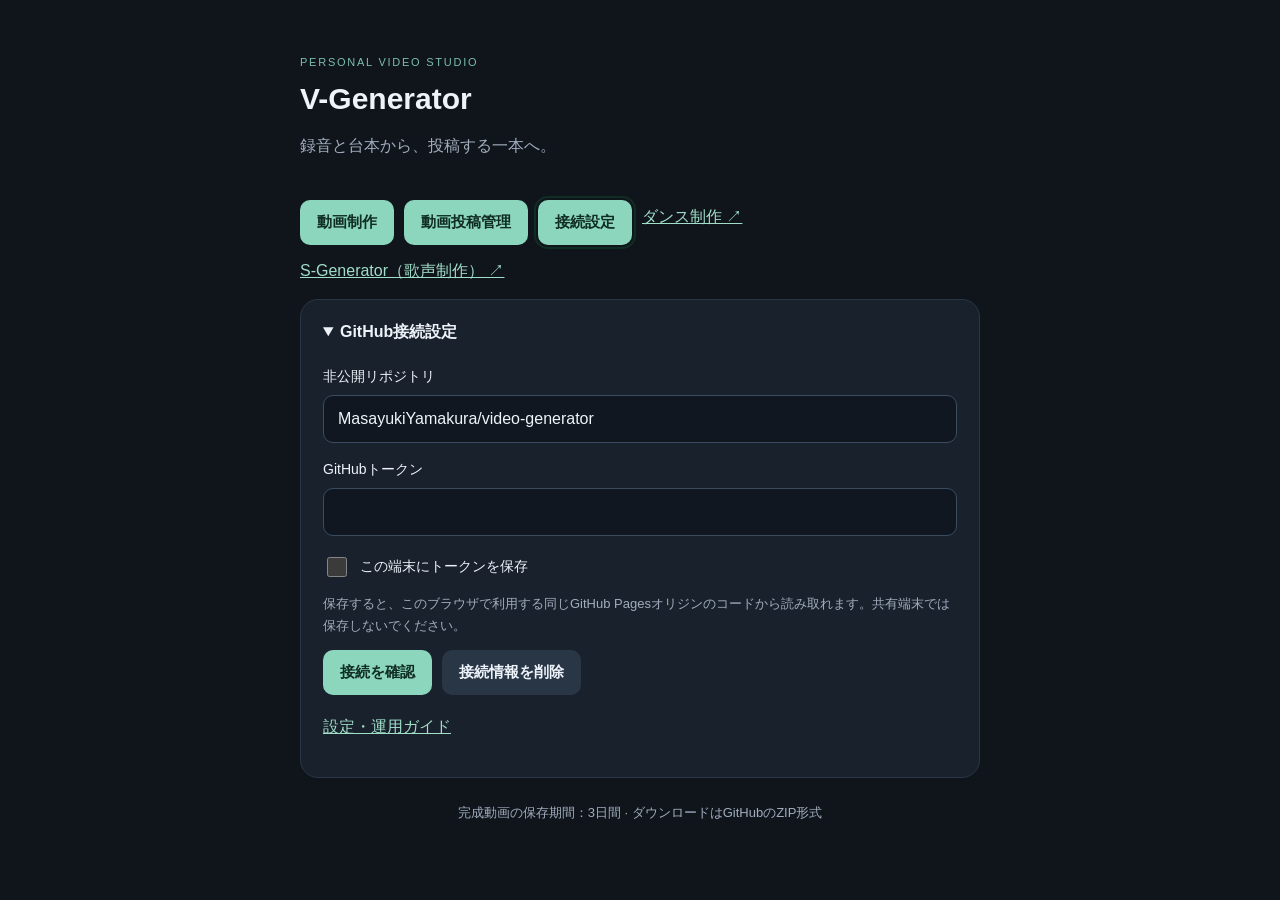
==== index.html @ 44806ae2 "Sync public UI from 1de26b54e8882215c6d13d18e9dabb42c3ea4c93" ====
<!doctype html>
<html lang="ja"><head><meta charset="utf-8"><meta name="viewport" content="width=device-width,initial-scale=1,viewport-fit=cover"><meta name="referrer" content="no-referrer"><meta http-equiv="Content-Security-Policy" content="default-src 'self'; connect-src 'self' https://api.github.com https://api.cloudinary.com; img-src 'self' blob: https://res.cloudinary.com https://i.ytimg.com; media-src 'self' blob:; style-src 'self'; script-src 'self'; base-uri 'none'; object-src 'none'; form-action 'none'"><title>V-Generator</title><link rel="stylesheet" href="style.css?v=posting-20261022"><script type="module" src="app.js?v=readable-20261101"></script><script type="module" src="acapella.mjs?v=chorus-save-2"></script><script type="module" src="builder-entry.js?v=readable-20261101"></script><script type="module" src="social-entry.mjs?v=threads-20261027"></script></head>
<body><main><header><span class="eyebrow">PERSONAL VIDEO STUDIO</span><h1>V-Generator</h1><p>録音と台本から、投稿する一本へ。</p></header><nav class="actions" aria-label="スタジオメニュー"><button data-studio-tab="production" aria-pressed="true">動画制作</button><button data-studio-tab="social" aria-pressed="false">動画投稿管理</button><button data-studio-tab="settings" aria-pressed="false">接続設定</button><a href="https://masayukiyamakura.github.io/video-generator-ui/dance/">ダンス制作 ↗</a><a href="https://masayukiyamakura.github.io/singing-generator-ui/" target="_blank" rel="noopener noreferrer">S-Generator（歌声制作） ↗</a></nav>
<details id="connection"><summary>GitHub接続設定</summary><label>非公開リポジトリ<input id="repo" value="MasayukiYamakura/video-generator" autocapitalize="none" spellcheck="false"></label><label>GitHubトークン<input id="token" type="password" autocomplete="off" autocapitalize="none"></label><label class="check"><input id="remember" type="checkbox">この端末にトークンを保存</label><p class="muted">保存すると、このブラウザで利用する同じGitHub Pagesオリジンのコードから読み取れます。共有端末では保存しないでください。</p><div class="actions"><button id="connect">接続を確認</button><button id="forget" class="secondary">接続情報を削除</button></div><p id="connectionStatus" role="status"></p><a href="README.md">設定・運用ガイド</a></details>
<div id="productionPanel"><section id="pbSaveSection" aria-label="設定の保存"><details id="pbSaveArea" open><summary>設定の保存</summary><p class="muted">音声・BGM・出力形式と縦型／横型のデザインを動画プリセットに保存します。原稿・カード・今回の手動フック文章・素材検索語は保存対象外です。保存だけでは動画を生成しません。</p><button id="pbLoad" class="secondary">保存済み設定を読込</button><p class="muted">読込は未保存のデザイン変更を破棄し、保存済みの値に戻します。</p><label>保存方法<select id="pbSaveMode"><option value="overwrite">選択中のプリセットへ上書き</option><option value="new">新しいプリセットとして保存</option></select></label><div id="pbNewPresetFields" hidden><label>保存ID（英数字・ハイフン・アンダースコア）<input id="pbSaveId" placeholder="my_video_01" autocapitalize="none" spellcheck="false"></label><label>表示名<input id="pbSaveName" placeholder="自分用の動画設定"></label></div><div class="actions"><button id="pbOverwriteVideo" class="secondary">選択中の動画プリセットに上書き保存</button><button id="pbSaveVideo" class="secondary" hidden>新規動画プリセットとして保存</button></div></details></section><section id="productionChooser"><label>制作する動画<select id="productionMode"><option value="standard">通常動画（思想語りなど）</option><option value="original">アカペラ</option><option value="lip">縦型サビショート</option><option value="full">横型フルMV</option></select></label></section><section id="acapellaArea" hidden><details><summary>アカペラ動画：撮影済み動画に曲名と歌詞を重ねる</summary><p>動画の歌声と手拍子をそのまま使用します。生成後に結果を確認してから投稿管理へ取り込んでください。</p><label hidden>制作モード<select id="acMode"><option value="original">アカペラ動画</option><option value="lip">縦型サビショート</option><option value="full">横型フルMV</option></select></label>
<div id="acLip" hidden>
<label>曲プロジェクト<select id="acProjects"><option value="">新規</option></select></label>
<button id="acProjectList" type="button" class="secondary">曲一覧を更新</button>
<button id="acProjectSave" type="button" class="secondary">曲プロジェクトを保存</button>
<label><input id="acCandidate" type="checkbox">フルMV候補</label>
<p id="acProjectHistory"></p>
<label>フル音源（MP3・WAV・M4A）<input id="acFull" type="file" accept=".mp3,.wav,.m4a"></label>
<div id="acCutFields"><canvas id="acWave" width="360" height="64" aria-label="音源の波形"></canvas>
<audio id="acFullPlayer" controls></audio><div class="actions"><button id="acFullBack" type="button" class="secondary">5秒戻る</button><button id="acFullForward" type="button" class="secondary">5秒進む</button></div>
<button id="acCutMarkStart" type="button" class="secondary">現在位置を開始にする</button>
<button id="acCutMarkEnd" type="button" class="secondary">現在位置を終了にする</button>
<label>切り出し開始秒<input id="acCutStart" type="number" min="0" step="0.001" value="0"></label>
<label>切り出し終了秒<input id="acCutEnd" type="number" min="0" step="0.001"></label>
<button id="acCutPreview" type="button" class="secondary">選択区間を試聴</button>
<button id="acCutSave" type="button" class="secondary">サビを確定</button><p id="acCutStatus" role="status"></p><a id="acWavDownload" hidden download="chorus.wav">WAVをダウンロード</a><button id="acWavShare" type="button" class="secondary" hidden>共有してファイルに保存</button>
<label>切り出し済みのサビWAV<input id="acChorus" type="file" accept=".wav"></label></div>
<audio id="acChorusPlayer" controls></audio><div class="actions"><button id="acChorusBack" type="button" class="secondary">5秒戻る</button><button id="acChorusForward" type="button" class="secondary">5秒進む</button></div>
<label>映像の作り方<select id="acVisualMode"><option value="filmed">撮影した動画を使う</option><option value="stock_mix">冒頭画像＋本編の外部映像</option></select></label>
<div id="acStockControls" hidden><label>冒頭画像のファイル名（非公開リポジトリの media/、PNG/JPG/WebP・20 MB以下）<input id="acImage" type="text" placeholder="cover.png" autocomplete="off"></label><button id="acImagePreview" type="button" class="secondary">画像を確認</button><label>本編で外部映像を使う割合（0〜100％）<input id="acStockPercent" type="number" min="0" max="100" step="1" value="50"></label><label>外部映像の提供元<select id="acStockProvider"><option value="pexels">Pexels</option><option value="pixabay">Pixabay</option></select></label><label>素材検索語（英語、1行に1件。最大12件）<textarea id="acStockKeywords" rows="3" placeholder="night city&#10;live concert"></textarea></label><p class="muted">割合は冒頭を除いた本編時間が基準です。100％でも冒頭は画像。取得に失敗した区間は画像に戻し、生成ログに実際の割合を表示します。</p></div>
<div id="acFilmedControls">
<label>映像でサビが始まる秒<input id="acOffset" type="number" min="0" step="0.01" value="0"></label>
<button id="acMarkOffset" type="button" class="secondary">映像の現在位置でサビ開始</button>
<label>映像の終了秒（空欄なら曲の長さに合わせる）<input id="acTrimEnd" type="number" min="0" step="0.01"></label>
<button id="acMarkTrimEnd" type="button" class="secondary">映像の現在位置を終了にする</button>
<button id="acPlayTrim" type="button" class="secondary">曲と選択範囲を試聴</button>
<details><summary>顔モザイク</summary>
<label>種類<select id="acMaskKind"><option value="">なし</option><option value="pixel">ピクセルモザイク</option><option value="blur">ぼかし</option><option value="black">黒塗り</option></select></label>
<label>強度（1〜10）<input id="acMaskStrength" type="range" min="1" max="10" value="8"></label>
<label>適用開始秒（完成動画基準）<input id="acMaskStart" type="number" min="0" step="0.01" value="0"></label>
<label>適用終了秒（空欄なら曲の末尾）<input id="acMaskEnd" type="number" min="0" step="0.01"></label>
<p>映像を一時停止し、下のプレビューで顔を囲むようにドラッグしてください。位置は現在の映像時刻に記録します。</p>
<canvas id="acMaskPreview" width="420" height="236" aria-label="顔モザイクの位置を指定する映像"></canvas><p id="acMaskNow" role="status"></p><div class="actions"><button id="acMaskDelete" type="button" class="secondary">現在位置の枠を削除</button><button id="acMaskBefore" type="button" class="secondary">元映像と比較</button></div>
<label>枠の時刻・位置一覧（秒、左、上、幅、高さ。位置は0〜100%）<textarea id="acMaskKeys" rows="3"></textarea></label>
</details>
</div>
<label>歌詞を消す時刻（秒、カンマ区切り）<input id="acClears"></label>
<button id="acNextLyric" type="button" class="secondary">次の行を開始</button>
<button id="acClearLyric" type="button" class="secondary">歌詞を消す</button>
</div><label>撮影動画（MP4/MOV。縦型80 MB・120秒、横型100 MB・360秒）<input id="acFile" type="file" accept="video/mp4,video/quicktime,.mp4,.mov"></label><label>プレビュー形式<select id="acPreviewFormat"><option value="vertical">縦型</option><option value="landscape">横型</option></select></label><div class="ac-preview" id="acPreviewBox"><video id="acBackground" muted playsinline aria-hidden="true"></video><video id="acPreview" controls playsinline></video><img id="acStockPreview" alt="選択した冒頭画像" hidden><div id="acOverlay" class="ac-overlay"></div><div id="acLipTitle" class="ac-overlay hook"></div></div><label>曲名<input id="acTitle" maxlength="80"></label><label>アーティスト名<input id="acArtist" maxlength="80"></label><label>冒頭表示の終了秒<input id="acHook" type="number" min="0.1" max="10" step="0.1" value="3"></label><label>歌詞（一行ずつ）<textarea id="acLyrics" rows="6"></textarea></label><button id="acBuildLines" type="button" class="secondary">歌詞行を取り込む</button><p>動画を再生し、各行の開始・終了を記録してください。数値は秒単位で修正できます。</p><div id="acLines"></div><details id="acTextEditor" open><summary>冒頭フック・歌詞の表示設定</summary><label>編集する形式<select id="acTextFormat"><option value="vertical">縦型 9:16</option><option value="landscape">横型 16:9</option></select></label><p class="muted">位置は画面の左上を0％とします。プレビュー上の文字をドラッグしても調整できます。</p><label class="check"><input id="acTextDrag" type="checkbox">プレビュー上で文字の位置を調整</label><h3>冒頭フック（曲名・アーティスト名）</h3><label>表示方法<select id="acHookLines"><option value="single">1行</option><option value="double">2行</option></select></label><label>文字サイズ（16～300 px）<input id="acHookSize" type="number" min="16" max="300" step="1"></label><div class="ac-text-grid"><label>中心 X（％）<input id="acHookX" type="number" min="0" max="100" step="0.1"></label><label>中心 Y（％）<input id="acHookY" type="number" min="0" max="100" step="0.1"></label></div><label>最大表示幅（％）<input id="acHookWidth" type="number" min="10" max="100" step="1"></label><h3>歌詞キャプション</h3><label>文字サイズ（16～300 px）<input id="acCaptionSize" type="number" min="16" max="300" step="1"></label><div class="ac-text-grid"><label>中心 X（％）<input id="acCaptionX" type="number" min="0" max="100" step="0.1"></label><label>中心 Y（％）<input id="acCaptionY" type="number" min="0" max="100" step="0.1"></label></div><label>最大表示幅（％）<input id="acCaptionWidth" type="number" min="10" max="100" step="1"></label><button id="acTextReset" type="button" class="secondary">この形式の文字設定を初期値へ戻す</button><p id="acTextStatus" role="status"></p></details><label>出力形式<select id="acOutput"><option value="vertical_only">縦型のみ</option><option value="vertical_horizontal">縦型＋横型</option><option value="horizontal_only">横型のみ</option></select></label><label>画角<select id="acFraming"><option value="contain_blur">全体を収めて余白をぼかす</option><option value="crop">画面いっぱいに拡大して切り抜く</option></select></label><label class="check"><input id="acAutoLink" type="checkbox">完成動画を投稿管理へ自動連携する</label><p class="muted">縦型はSNS投稿管理、横型はYouTube投稿管理に登録します。投稿・送信は別途確認が必要です。</p><p class="muted">最初に「素材を準備」で音源・撮影動画を送信します。準備完了後に生成ボタンを押し、受付済みの表示を確認したらiPhoneで別アプリへ切り替えられます。</p><button id="acPrepare" type="button" class="secondary">素材を準備</button><button id="acSubmit" type="button" disabled>アカペラ動画を生成</button><button id="acRecover" type="button" class="secondary">前回の受付を確認・再開</button><p id="acStatus" role="status"></p></details></section><section id="autoLinkArea"><h2>生成後の自動連携</h2><label class="check"><input id="autoLink" type="checkbox">完成動画を投稿管理へ自動連携する</label><p class="muted">オン：縦型はCloudinaryへ自動転送し、投稿一覧へ登録。横型はYouTube投稿用の一覧へ登録します。オフ：生成とダウンロードのみ。必要な動画だけ履歴から手動連携できます。SNSへの投稿は別途確認が必要です。</p></section><section id="pbSingleNarration"><h2>ナレーション原稿</h2><label>読み上げたい文章<textarea id="pbTranscript" rows="8" placeholder="この原稿からAIがscenesを作成します"></textarea></label></section>
<section id="audioUpload"><h2><span>01</span> 音声ファイル</h2><label>音声ファイル（20 MiBまで）<input id="audio" type="file"></label><p class="muted">ボイスメモを「ファイル」に保存して選択。m4a / mp3 / wav / aac / ogg / flac / mp4 / aiff / aif に対応。</p></section>
<section id="promptBuilder"><h2>制作の基本設定</h2><p class="muted">設定を選び、AIへ渡すプロンプトを作ります。従来のJSONだけで生成する場合、この画面の設定は適用されません。</p>

<div class="builder-grid"><label>動画プリセット<select id="pbVideo"></select></label></div>
<div class="builder-grid"><label hidden>制作する星座<select id="pbProductionMode"><option value="single">1星座（録音・匿名加工・AI読み上げ）</option><option value="batch">複数星座（AI読み上げ・1〜12星座）</option></select></label><label>思想語りの見た目<select id="pbTikTokStyle"><option value="standard">標準</option><option value="legacy_vertical">従来の縦書きフック</option></select></label></div>
<section id="pbTarotArea" hidden aria-label="月間星座タロット専用設定"><h3>月間星座タロット専用設定</h3><p class="muted">このエリアは月間星座タロットのプリセットを選んだ時だけ表示します。実際に引いた4枚のカードを選択してください。解釈はナレーション原稿に含めます。AIのJSONでカードは変更されません。</p><div class="builder-grid"><label>占う年<input id="pbTarotYear" type="number" min="2000" max="2100" step="1"></label><label>占う月<select id="pbTarotMonth"></select></label><label>対象期間<select id="pbTarotPeriod"><option value="full">月全体</option><option value="first">前半</option><option value="second">後半</option></select></label><label>星座<select id="pbTarotZodiac"></select></label></div><div id="pbTarotCards"></div><label>CTAで読み上げる一文（CTAをONにしたとき・40文字以内）<input id="pbTarotCtaText" maxlength="40" placeholder="保存して月末に見返してね"></label><p class="muted">CTAを使う場合、上のナレーション原稿にはCTA文を重複して入れず、この欄へ最後の一文を入力してください。</p><p class="muted">ナレーション原稿は画面上部へ入力し、プロンプトを生成してください。カードは正位置・逆位置を選べます。動画は原稿の長さに合わせます。</p></section>


<section id="pbBatchArea" hidden aria-label="12星座一括制作"><h3>複数星座の制作（1〜12星座）</h3><button id="pbBatchReset" type="button" class="secondary">最初からやり直す</button><p class="muted">12星座の入力と端末に保存された下書きを消します。接続情報と生成履歴は残ります。</p><p class="muted">年・月・期間・音声・BGMは全星座で共通です。各星座のカード4枚と原稿を入力し、12星座をまとめてAIへ渡し、回答を一度に取り込みます。欠けた星座があればその分だけ追加できます。読み上げ原稿にはCTAを含めません。制作対象のチェックを外すと、その星座だけ除いて再実行できます。</p><div class="builder-grid"><label>占う年<input id="pbBatchYear" type="number" min="2000" max="2100" step="1"></label><label>占う月<select id="pbBatchMonth"></select></label><label>対象期間<select id="pbBatchPeriod"><option value="full">月全体</option><option value="first">前半</option><option value="second">後半</option></select></label></div><label>共通CTA文（40文字以内）<input id="pbBatchCta" maxlength="40" placeholder="保存して月末に見返してね"></label><details><summary>12星座の占い結果を一括入力</summary><p class="muted">先に専用プロンプトをAIへ渡し、返された占い結果JSONを貼り付けます。この欄は下の動画用シーンJSONとは別です。反映すると12星座の既存のシーン回答は無効になります。エラー時は入力欄を変更しません。</p><div class="actions"><button id="pbBatchSourcePromptBuild" class="secondary">占い結果用プロンプトを生成</button><button id="pbBatchSourcePromptCopy" class="secondary">プロンプトをコピー</button></div><label>AIへ渡す占い結果用プロンプト<textarea id="pbBatchSourcePrompt" rows="6" readonly></textarea></label><label>占い結果JSON（12星座・48枚・原稿・CTA）<textarea id="pbBatchSource" rows="10" spellcheck="false"></textarea></label><button id="pbBatchSourceImport" class="secondary">内容を確認して取り込む</button><pre id="pbBatchSourceWarnings" class="muted" role="status"></pre></details><div id="pbBatchEntries"></div><div class="actions"><button id="pbBatchBuild">未取込分のプロンプトを生成</button><button id="pbBatchCopy" class="secondary">コピー</button></div><label>AIへ渡すプロンプト<textarea id="pbBatchPrompt" rows="8" readonly></textarea></label><label>動画用シーンJSONの回答（videos配列。欠けた場合は一部のみでも可）<textarea id="pbBatchResponse" rows="8" spellcheck="false"></textarea></label><button id="pbBatchImport" class="secondary">シーン回答を検証して取り込む</button></section>

<div id="pbBasicFields" class="builder-grid"></div>
<details id="pbMotionArea"><summary>モーション演出（試用版）</summary><p class="muted">既存プリセットは安定版です。試用版だけに適用します。AI・同期失敗時は通常表示に戻り、生成結果に記録します。</p><div id="pbMotionFields" class="builder-grid"></div><details><summary>詳細設定</summary><div id="pbMotionDetails" class="builder-grid"></div></details><button id="pbStableCopy" type="button" class="secondary">現在の内容を安定版へ切替・複製準備</button><button id="pbMotionPreview" type="button" class="secondary">動作サンプルを見る</button><div id="pbMotionPlayer"></div><p id="pbMotionStatus" role="status"></p></details>
<details open id="pbAudioArea"><summary>音声・BGM</summary><div id="pbVoiceFields" class="builder-grid"></div><div id="pbTtsFields" class="builder-grid" hidden></div><details id="pbTtsDetails" hidden><summary>読み上げの詳細設定</summary><div id="pbTtsCustom"></div></details><p id="pbDspHelp" hidden class="muted">匿名加工設定：ピッチ -1.5、フォルマント保持、EQ +1 / -0.5 / +0.5 dB。独自の値は詳細設定で画面設定の適用をOFFにし、JSONで指定できます。</p><div id="pbVideoFields" class="builder-grid"></div></details>
<details id="pdArea" open><summary>縦型・横型のデザイン</summary><p class="muted">編集する形式を選んで表示・素材・位置を設定します。プレビューも同じ形式に切り替わります。出力しない形式の設定も保持します。</p><div id="pdEditor"></div><details id="pbTarotSharedDesign" hidden><summary>タロット共通の表示・配置</summary><p>ここは縦型・横型で共通です。Remotionのカード・本編字幕の配置は固定です。横型のテーマ・サブタイトル・アイコンは上の横型タブで設定します。</p><div id="pbLegacyVideoFields" class="builder-grid"></div><div id="pbLayoutFields" class="builder-grid"></div></details></details>
<details id="pbGeneralAiArea"><summary>原稿・AI設定</summary><p class="muted">シーン分割はAIに任せます。明示した値はAIの返答で変更されません。</p>
<label>フック文章<select id="pbHookMode"><option value="ai">AI自動</option><option value="manual">手動</option></select></label>
<label>手動フック文章<textarea id="pbHookText" rows="3" placeholder="複数シーンは改行 --- 改行で区切る"></textarea></label>
<label>素材検索語<select id="pbSearchMode"><option value="ai">AI自動</option><option value="manual">手動</option></select></label><label>手動の英語検索語<input id="pbSearchText"></label>
<label>背景画像から外部映像に切り替えるシーン<select id="pbStockMode"><option value="ai">AI自動</option><option value="manual">手動</option></select></label><label>本編の外部映像シーン割合（%・0〜100、冒頭を除く）<input id="pbStockPercent" type="number" min="0" max="100" step="1" value="10"></label><label>動画シーン番号（1始まり・カンマ区切り）<input id="pbStockIndices" placeholder="6, 15" inputmode="text"></label>
</details>
<details id="pbGeneralLayoutArea" open><summary>プレビュー</summary><p id="pbPreviewFormatLabel" class="muted"></p>
<label class="check"><input id="pbPreviewIntro" type="checkbox">冒頭をプレビュー（OFFで本編）</label><label class="check"><input id="pbPreviewScenery" type="checkbox">外部映像中の表示を確認（思想語り）</label><label class="check"><input id="pbSafe" type="checkbox" checked>セーフエリアガイド</label><button id="pbBackgroundPreview" class="secondary">背景画像を読込・プレビュー</button><canvas id="pbCanvas" aria-label="動画の位置調整プレビュー"></canvas><p id="pbPreviewError" role="status"></p><p class="muted">実際のタイトル・改行を使った簡易プレビューです。背景動画・実カード・音声は再現しません。端末と生成環境のフォント差によって字幅は多少異なります。縦型はTikTokの操作表示とタイトル範囲、横型は外周5％の安全余白を表示します。ガイドは動画に入りません。sizeは波形キャンバス、バーの見える幅は表示幅比率で調整します。</p>
<details id="pbGuideArea"><summary>プレビュー・ガイド設定</summary><p class="muted">ガイドは完成動画に入りません。縦型のガイド比率はデザインの各形式に保存されます。</p><div id="pbGuideFields" class="builder-grid"></div></details></details>

<details id="pbJsonDetails"><summary>JSON・適用方法の詳細設定</summary><label class="check"><input id="pbApplyOnSend" type="checkbox">送信時に画面設定を適用（AIが確定値を変更できないようにする）</label><p class="muted">AIの返答は下のscript.json欄へ貼り付けます。画面設定を適用する場合、シーンの表示・位置・音声・BGM等はプロンプト生成時の確定値で置き換えます。</p>
<label>AIから受け取るJSON<select id="pbOutputMode"><option value="full">script.json全体（互換モード）</option><option value="content">シーン等の内容だけ（画面で設定を合成）</option></select></label>
</details><div class="actions"><button id="pbBuild">プロンプトを生成</button><button id="pbCopy" class="secondary">コピー</button></div><label>AIへ渡すプロンプト<textarea id="pbPrompt" rows="10" readonly></textarea></label><p id="builderStatus" role="status" aria-live="polite">プリセットは、保存ボタンを押すまで変更されません。</p>
</section>
<section id="pbSingleScript"><h2><span>02</span> 台本を設定</h2><label>JSONファイルから読み込む<input id="jsonFile" type="file"></label><label>script.json<textarea id="script" rows="10" spellcheck="false" placeholder="AIが作ったJSONを貼り付けてください"></textarea></label><button id="checkBgm" class="secondary">BGM設定を確認</button><p id="bgmPreview" role="status">BGM設定なしの場合は、BGMを追加しません。</p><p class="muted">録音方式ではaudio_fileを選択した録音に紐付けます。AI読み上げでは録音の選択は不要です。Prompt Builderの「送信時に画面設定を適用」がOFFの場合、その他の設定は変更しません。画像などの素材は現行リポジトリのmediaを使います。</p></section>


<section id="standardGenerate"><h2><span>03</span> 動画を生成</h2><details open id="pbFinalSettings"><summary>生成に使う設定</summary><p id="pbSettingsState" role="status"></p><div id="pbSettingsReview"></div></details><div id="pbBatchRun" hidden><p class="muted">選択した本数分のAI読み上げと動画制作を順番に実行します。制作指示後は画面を閉じられます。成果物は星座ごとにダウンロードできます。</p><label>1本目にかかった時間（分・任意）<input id="pbBatchMinutes" type="number" min="1" step="1" placeholder="目安を計算する場合だけ入力"></label><button id="pbBatchCheck" class="secondary">一括入力を確認</button><button id="pbBatchGenerate" class="primary">選択した星座を一括制作</button></div><button id="generate" class="primary">動画生成</button><p id="generationBlockReason" class="muted" role="status"></p><p id="status" role="status" aria-live="polite">実行受付が完了するまで、この画面を開いてください。</p><button id="recover" class="secondary" hidden>受付状況を確認</button><button id="retry" class="secondary" hidden>同じ受付IDで再送</button><button id="discard" class="secondary" hidden>未受付の入力を取り消す</button></section>
<section><div class="row"><h2>生成履歴</h2><button id="refresh" class="secondary">更新</button></div><p class="muted">受付後は画面を消しても生成が続きます。戻ると状況を更新します。自動連携をオンにすると生成後に投稿管理へ自動登録されます。一覧にない場合に取り込んでください。取り込みだけでは投稿されません。</p><p id="historySyncStatus" class="muted" role="status">GitHub接続後、共通履歴を読み込みます。過去の端末履歴は初回に移行します。</p><div id="history"></div></section></div><section id="socialPanel" data-preserve-zodiac hidden><h2>SNS投稿管理</h2><details id="youtubePanel"><summary>YouTube通常動画（横型）</summary><p>横型の完成動画をまず非公開でアップロードします。Studioで再生して内容を確認し、処理完了を照合した後で公開・限定公開・予約公開を設定できます。縦型のBuffer投稿は下の欄から利用できます。</p><p id="youtubeSetup" role="status"></p><a href="README.md#youtube-private">初回認証・運用ガイド</a><div class="actions"><button id="youtubeConnect">YouTubeの接続・投稿先を確認</button><button id="youtubeSync" class="secondary">YouTubeの公開結果を照合</button><button id="youtubeRefresh" class="secondary">YouTube一覧を更新</button><button id="youtubeRecover" class="secondary" hidden>受付を確認・同じIDで再依頼</button></div><p id="youtubeStatus" role="status" aria-live="polite"></p><details><summary>生成履歴の実行IDから取り込む</summary><label>GitHub Actionsの生成実行ID<input id="youtubeRun" inputmode="numeric"></label><button id="youtubeImport" class="secondary">横型動画の情報を取り込む</button></details><h3>横型の完成動画</h3><label>動画名・実行IDで検索<input id="youtubeSearch" type="search"></label><label>表示する動画<select id="youtubeFilter"><option value="active">未送信</option><option value="sent">送信記録あり</option><option value="expired">保存期限切れ</option><option value="archived">取り下げ済み</option><option value="all">すべて</option></select></label><p class="muted">一覧の取り下げは表示の整理だけです。動画ファイル・投稿記録・SNS上の動画は削除しません。</p><select id="youtubeVideo" hidden aria-label="選択中の横型動画"></select><div id="youtubeVideos"></div><p id="youtubeSelected" role="status"></p><label>タイトル（100文字以内）<input id="youtubeTitle" maxlength="100"></label><label>説明文（5000バイト以内）<textarea id="youtubeDescription" rows="5"></textarea></label><label>カテゴリ<select id="youtubeCategory"></select></label><label>子ども向けですか<select id="youtubeKids"><option value="">選択してください</option><option value="no">いいえ</option><option value="yes">はい</option></select></label><label>現実と誤認される改変・合成コンテンツを含みますか<select id="youtubeSynthetic"><option value="">選択してください</option><option value="no">いいえ</option><option value="yes">はい</option></select></label><a href="https://support.google.com/youtube/answer/14328491" target="_blank" rel="noopener noreferrer">YouTubeの改変・合成コンテンツの説明</a><p>最初のアップロードは非公開です。公開・予約は送信結果の欄から、動画を再生・確認してから設定します。</p><button id="youtubeBuild" class="secondary">非公開アップロードの内容を確認</button><div id="youtubeReview" class="item"></div><button id="youtubeSubmit" disabled>確認した内容で非公開送信・再開</button><h3>YouTubeの送信結果</h3><div id="youtubeUploads"></div><p class="muted">結果不明の場合は新規送信せず、同じ送信を照合します。送信情報が失われた場合や、予約後の変更・取消はYouTube Studioで確認してください。動画成果物の保存期限は3日です。</p></details><h3>Bufferによる縦型投稿</h3><p>完成動画を選び、3媒体へまとめて予約します。生成だけではSNSに投稿しません。</p><p id="socialSetup" role="status">Secrets登録後、投稿先を取得してください。</p><p class="muted">接続情報は非公開リポジトリのSecretsに登録します：CLOUDINARY_CLOUD_NAME / CLOUDINARY_API_KEY / CLOUDINARY_API_SECRET / BUFFER_API_KEY。動画URLは公開の配信用URLになります。</p><div class="actions"><button id="socialConnect" data-social-action>投稿先を取得</button><button id="socialSync" data-social-action class="secondary">公開結果を照合・削除対象を確認</button><button id="socialRefresh" class="secondary">一覧を更新</button><button id="socialResume" class="secondary" hidden>受付を確認・同じIDで再依頼</button></div><p id="socialStatus" role="status" aria-live="polite"></p><h3>Instagramの場所</h3><p id="socialLocationStatus" role="status">未設定（場所なしで予約できます）</p><p class="muted">場所指定は任意です。Bufferで場所欄が表示されない場合もInstagramへの予約を続けられます。場所機能を使うには、InstagramをFacebookページ経由でBufferに接続する必要があります。対応する接続で「大阪市」を選んだ下書きがある場合だけ、下のボタンで場所を取得できます。取得後の新規予約・失敗投稿の再予約に適用します。TikTok・YouTubeの場所指定はBuffer経由では非対応です。</p><button id="socialLocationImport" data-social-action class="secondary">Bufferから大阪市を取得</button><p class="muted">カバーはInstagram・TikTokで開始0秒を指定します。YouTubeはBuffer経由では指定できません。最初のフレームに表示されている画面が使われます。</p><h3>投稿先</h3><div id="socialChannels"></div><h3>生成済み動画</h3><p class="muted">初期表示は未完了・要対応の動画です。投稿完了分は表示切替から確認できます。</p><button id="socialSelectAll" class="secondary">投稿可能な動画を全選択</button><label>動画名・実行IDで検索<input id="socialSearch" type="search"></label><label>表示する動画<select id="socialFilter"><option value="active">未完了・要対応</option><option value="completed">投稿完了</option><option value="archived">一覧から取り下げ済み</option><option value="withdrawn">ファイル削除済み</option><option value="all">すべて</option></select></label><p class="muted">「一覧から取り下げる」は表示の整理だけです。ファイルを削除する場合は別の削除操作を使います。</p><div id="socialVideos"></div><h3>投稿内容・日時の一括設定</h3><p class="muted">星座別の投稿情報がある動画は、個別説明文・公式LINE案内・タグ5個を使用します。以下の定型文は投稿情報のない過去動画向けです。</p><label>共通定型文（個別説明文がない動画用）<textarea id="socialBody" rows="5" maxlength="4000" placeholder="共通の投稿本文を入力してください"></textarea></label><div class="actions"><button id="socialSaveBody" data-social-action class="secondary">定型文を保存</button><button id="socialLoadBody" class="secondary">保存済み定型文を読込</button></div><label>1本目の投稿日時（日本時間）<input id="socialStart" type="datetime-local"></label><label>動画ごとの投稿間隔（分）<input id="socialInterval" type="number" value="60" min="1" max="10080"></label><p class="muted">選択した一覧の順で時刻をずらします。同じ動画の各SNSは同時刻です。各投稿を開くと個別に変更できます。無料枠は各投稿先10件。枠待ち分は後で追加予約してください。</p><button id="socialBuild" class="secondary">予約内容を作成・確認</button><p id="socialCount"></p><div id="socialReview"></div><button id="socialSubmit" data-social-action disabled>確認した内容で一括予約（公開投稿）</button><h3>予約・公開状況</h3><div id="socialPosts"></div><p class="muted">予約済み投稿の変更・取り消しはBufferで行います。公開失敗は「この投稿先だけ再予約」で日時を確認して再実行できます。結果不明の投稿は二重登録を防ぐため再送を保留します。すべての対象投稿の公開完了を確認して24時間後以降、Cloudinaryの動画を自動削除します。</p></section><footer>完成動画の保存期間：3日間 · ダウンロードはGitHubのZIP形式</footer></main></body></html>
---- style.css ----
:root{color-scheme:dark;font-family:-apple-system,BlinkMacSystemFont,'Segoe UI',sans-serif;background:#10151c;color:#eef3fa}*{box-sizing:border-box}body{margin:0}main{max-width:720px;margin:auto;padding:40px 20px calc(30px + env(safe-area-inset-bottom))}header{padding:12px 0 25px}.eyebrow{color:#7bbfac;letter-spacing:.16em;font-size:11px}h1{font-size:30px;margin:12px 0}p{line-height:1.7}header p,.muted,footer{color:#a1adbd}.muted,footer{font-size:13px}section,details{background:#19212c;border:1px solid #293646;border-radius:18px;padding:22px;margin-bottom:16px}summary{cursor:pointer;font-weight:600;min-height:28px}h2{font-size:18px;margin:0 0 20px}h2 span{color:#7bbfac;margin-right:10px;font-size:13px}label{display:block;font-size:14px;margin:18px 0 10px}input:not([type=checkbox]):not([type=radio]),textarea{display:block;width:100%;margin-top:9px;padding:14px;background:#101720;color:#edf4fa;border:1px solid #3b4b60;border-radius:10px;font-size:16px}textarea{font-family:monospace;resize:vertical}.check{display:flex;gap:10px;align-items:center}button,a{touch-action:manipulation}button{border:0;border-radius:10px;padding:13px 17px;font-size:15px;background:#8bd6bd;color:#102d23;font-weight:600;cursor:pointer;min-height:44px}.primary{width:100%;font-size:18px}.secondary{background:#293646;color:#eef3fa}button:disabled{opacity:.45;cursor:default}.actions,.row{display:flex;align-items:center;gap:10px;flex-wrap:wrap}.row{justify-content:space-between}.row h2{margin:0}.item{border-top:1px solid #344150;padding:17px 0;overflow-wrap:anywhere}.item strong{display:block;margin-bottom:6px}.item p{margin:7px 0;font-size:14px}a{display:inline-block;color:#a0dec8;margin:6px 14px 6px 0;min-height:32px}#status{overflow-wrap:anywhere}footer{text-align:center;padding:10px}input:focus,textarea:focus,button:focus-visible{outline:2px solid #8bd6bd;outline-offset:3px}[hidden]{display:none!important}@media(max-width:420px){main{padding:22px 14px}section,details{padding:18px}}


select{display:block;width:100%;margin-top:9px;padding:14px;background:#101720;color:#edf4fa;border:1px solid #3b4b60;border-radius:10px;font-size:16px;min-height:48px}select:focus{outline:2px solid #8bd6bd;outline-offset:3px}.builder-grid{display:grid;grid-template-columns:repeat(2,minmax(0,1fr));gap:0 16px}#promptBuilder details{margin-top:18px;padding:14px}#pbCanvas{display:block;width:min(100%,360px);height:auto;margin:18px auto;border:1px solid #52617b;border-radius:8px}#builderStatus,#pbPreviewError{overflow-wrap:anywhere}#pbPrompt{font-size:13px}#promptBuilder .check{min-height:44px}input[type=checkbox]{width:20px;height:20px;flex-shrink:0}@media(max-width:540px){.builder-grid{grid-template-columns:1fr}}


audio{width:100%;margin:12px 0}#titleImage{max-width:100%;max-height:700px;display:block;margin:12px auto}#titleImage[hidden]{display:none}input[type=color]{min-height:44px}
 [hidden] { display: none !important; }
 #pbTarotArea { margin: 1rem 0; padding: 1rem; border: 1px solid #8d7654; border-radius: 14px; background: #201e29; }
 #pbBatchArea { margin: 1rem 0; padding: 1rem; border: 1px solid #8d7654; border-radius: 14px; background: #201e29; }
 #pbBatchEntries details { margin: .7rem 0; background: #182332; }
 #pbBatchEntries summary { color: #a0dec8; display:flex; align-items:center; gap:8px; }
 #pbBatchEntries summary::before { content:'▸'; flex-shrink:0; }
 #pbBatchEntries summary::-webkit-details-marker { display:none; }
 #pbBatchEntries details[open] > summary::before { content:'▾'; }
 #pbBatchEntries .batch-title { flex:1; min-width:0; }
 #pbBatchEntries .batch-select-label { margin:0; flex-shrink:0; cursor:pointer; }
 #pbBatchRun .primary { margin-top: .75rem; }
 .tarot-card-input { padding: .9rem 0; border-top: 1px solid #5a4d47; }
 .tarot-card-input label { display: block; margin-top: .6rem; }

#pbBatchSourceWarnings{white-space:pre-wrap;overflow-wrap:anywhere}

[hidden] { display: none !important; }
[aria-pressed="true"] { outline: 2px solid currentColor; outline-offset: 2px; }
#socialPanel details.item { margin-block: 12px; }
#socialPanel textarea { min-height: 100px; }

input[type=radio]{width:20px;height:20px;flex-shrink:0}#youtubeSelected{overflow-wrap:anywhere}


.posting-tabs,.posting-tools{display:flex;flex-wrap:wrap;gap:8px;margin:12px 0}.posting-tabs [aria-pressed="true"]{background:#315ea8;color:white}.posting-tools input{flex:1;min-width:200px}.posting-tools select{width:auto;max-width:100%}.posting-layout{display:grid;grid-template-columns:minmax(0,1.2fr) minmax(0,1fr);gap:16px}.posting-card{border:1px solid #52617a;border-radius:12px;padding:14px;margin:10px 0;overflow-wrap:anywhere}.posting-card input{width:auto;margin-right:8px}.posting-title{background:transparent;color:inherit;text-align:left;font-weight:bold;border:0;font-size:1rem;padding:6px}.posting-card p{margin:5px 0;font-size:.9rem}.posting-card[data-group="skipped"]{opacity:.75}#postingInspector{position:sticky;top:12px;align-self:start;margin:0;padding:16px;overflow-wrap:anywhere}#postingWorkspace{border-top:1px solid #52617a;margin-top:16px;padding-top:16px}#postingSettings{margin-top:24px}#postingManager [hidden],#postingWorkspace [hidden]{display:none!important}@media(max-width:760px){.posting-layout{display:block}#postingInspector{position:static}.posting-tools>*{width:100%}.posting-tabs button{flex:1}.posting-card{padding:12px}}

.posting-thumb{float:left;width:112px;height:72px;object-fit:cover;border-radius:8px;margin:0 12px 8px 0}.posting-card::after{content:"";display:block;clear:both}

.posting-layout:has(#postingInspector[hidden]){grid-template-columns:1fr}#postingInspector input,#postingInspector select,#postingInspector textarea{max-width:100%;box-sizing:border-box}#postingInspector .item{overflow-wrap:anywhere}

@media(min-width:761px){main:has(#socialPanel:not([hidden])){max-width:1280px}}

.posting-tabs button{white-space:nowrap;min-width:0}#postingWorkspace>h2{display:none}@media(max-width:760px){.posting-tabs{display:grid;grid-template-columns:repeat(2,minmax(0,1fr))}.posting-tabs button{width:100%;flex:initial}}
.ac-preview{position:relative;margin:1rem auto;max-width:360px;background:#111;overflow:hidden}.ac-preview video{display:block;width:100%;max-height:440px;object-fit:contain}.ac-overlay{position:absolute;left:5%;right:5%;color:#fff;text-align:center;text-shadow:0 1px 4px #111,0 0 3px #111;pointer-events:none}.ac-overlay.hook{top:18%;font-size:1.3rem;font-weight:700}.ac-overlay.lyric{top:61%;font-size:1rem}.ac-line{display:grid;grid-template-columns:2fr 1fr 1fr;gap:.4rem;margin:.6rem 0}.ac-line button{grid-column:span 1}@media(max-width:500px){.ac-line{grid-template-columns:1fr 1fr}.ac-line input:first-child{grid-column:span 2}}
.ac-preview{aspect-ratio:9/16}.ac-preview.landscape{max-width:680px;aspect-ratio:16/9}.ac-preview #acBackground{position:absolute;inset:0;width:100%;height:100%;object-fit:cover;filter:blur(18px);transform:scale(1.08)}.ac-preview #acPreview{position:absolute;inset:0;width:100%;height:100%;max-height:none;object-fit:contain}.ac-preview.crop #acPreview{object-fit:cover}.ac-preview.crop #acBackground{display:none}
#acMaskPreview{display:block;max-width:100%;height:auto;margin:12px auto;border:2px solid #8bd6bd;border-radius:8px;background:#111;touch-action:none}.ac-text-grid{display:grid;grid-template-columns:repeat(2,minmax(0,1fr));gap:12px}.ac-preview .ac-overlay{left:50%;right:auto;top:20%;max-width:82%;transform:translate(-50%,-50%);white-space:pre-line}.ac-preview.text-edit .ac-overlay:not(:empty){pointer-events:auto;touch-action:none;outline:2px dashed #8bd6bd;outline-offset:5px;cursor:move}@media(max-width:420px){.ac-text-grid{grid-template-columns:1fr}}
.ac-preview #acStockPreview{position:absolute;inset:0;width:100%;height:100%;object-fit:cover}.ac-preview #acStockPreview[hidden]{display:none}
.ac-preview #acPreview[hidden],.ac-preview #acBackground[hidden]{display:none}
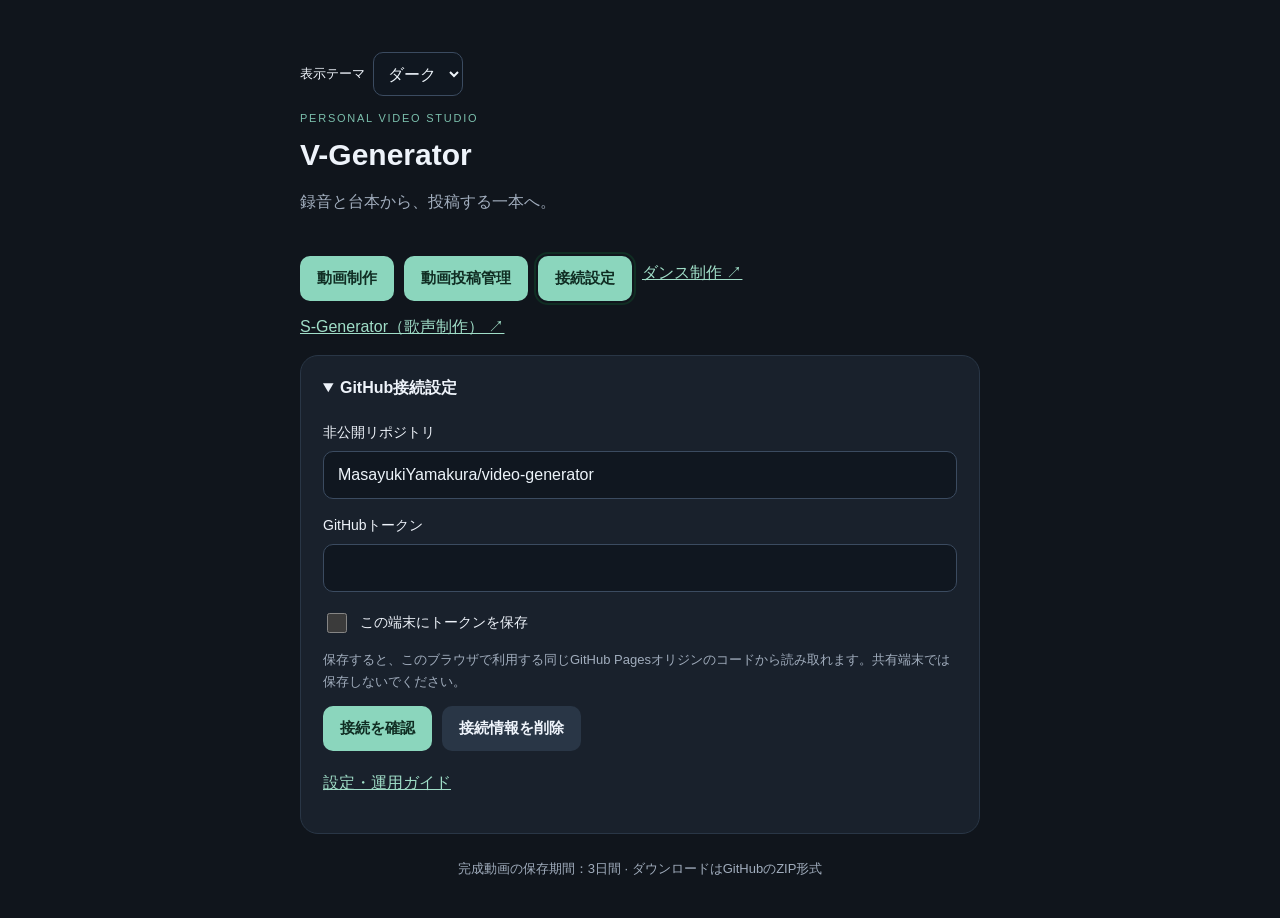
==== commit 9c2e2106: "Sync public UI from 6b6e5461625b3e6f26f7349c78e2c5a147887971" ====
--- a/index.html
+++ b/index.html
@@ -1,29 +1,53 @@
 <!doctype html>
-<html lang="ja"><head><meta charset="utf-8"><meta name="viewport" content="width=device-width,initial-scale=1,viewport-fit=cover"><meta name="referrer" content="no-referrer"><meta http-equiv="Content-Security-Policy" content="default-src 'self'; connect-src 'self' https://api.github.com https://api.cloudinary.com; img-src 'self' blob: https://res.cloudinary.com https://i.ytimg.com; media-src 'self' blob:; style-src 'self'; script-src 'self'; base-uri 'none'; object-src 'none'; form-action 'none'"><title>V-Generator</title><link rel="stylesheet" href="style.css?v=posting-20261022"><script type="module" src="app.js?v=readable-20261101"></script><script type="module" src="acapella.mjs?v=chorus-save-2"></script><script type="module" src="builder-entry.js?v=readable-20261101"></script><script type="module" src="social-entry.mjs?v=threads-20261027"></script></head>
-<body><main><header><span class="eyebrow">PERSONAL VIDEO STUDIO</span><h1>V-Generator</h1><p>録音と台本から、投稿する一本へ。</p></header><nav class="actions" aria-label="スタジオメニュー"><button data-studio-tab="production" aria-pressed="true">動画制作</button><button data-studio-tab="social" aria-pressed="false">動画投稿管理</button><button data-studio-tab="settings" aria-pressed="false">接続設定</button><a href="https://masayukiyamakura.github.io/video-generator-ui/dance/">ダンス制作 ↗</a><a href="https://masayukiyamakura.github.io/singing-generator-ui/" target="_blank" rel="noopener noreferrer">S-Generator（歌声制作） ↗</a></nav>
+<html lang="ja" data-theme="dark"><head><meta charset="utf-8"><meta name="viewport" content="width=device-width,initial-scale=1,viewport-fit=cover"><meta name="referrer" content="no-referrer"><meta http-equiv="Content-Security-Policy" content="default-src 'self'; connect-src 'self' https://api.github.com https://api.cloudinary.com; img-src 'self' blob: https://res.cloudinary.com https://i.ytimg.com; media-src 'self' blob:; style-src 'self'; script-src 'self'; base-uri 'none'; object-src 'none'; form-action 'none'"><meta name="theme-color" content="#10151c"><title>V-Generator</title><script src="theme.js?v=1"></script><link rel="stylesheet" href="style.css?v=display-theme-1"><script type="module" src="app.js?v=readable-20261101"></script><script type="module" src="acapella.mjs?v=release-label-1"></script><script type="module" src="builder-entry.js?v=readable-20261101"></script><script type="module" src="social-entry.mjs?v=threads-20261027"></script></head>
+<body><main><header><label class="display-theme">表示テーマ<select id="displayTheme" disabled><option value="light">ライト</option><option value="dark">ダーク</option></select></label><span class="eyebrow">PERSONAL VIDEO STUDIO</span><h1>V-Generator</h1><p>録音と台本から、投稿する一本へ。</p></header><nav class="actions" aria-label="スタジオメニュー"><button data-studio-tab="production" aria-pressed="true">動画制作</button><button data-studio-tab="social" aria-pressed="false">動画投稿管理</button><button data-studio-tab="settings" aria-pressed="false">接続設定</button><a href="https://masayukiyamakura.github.io/video-generator-ui/dance/">ダンス制作 ↗</a><a href="https://masayukiyamakura.github.io/singing-generator-ui/" target="_blank" rel="noopener noreferrer">S-Generator（歌声制作） ↗</a></nav>
 <details id="connection"><summary>GitHub接続設定</summary><label>非公開リポジトリ<input id="repo" value="MasayukiYamakura/video-generator" autocapitalize="none" spellcheck="false"></label><label>GitHubトークン<input id="token" type="password" autocomplete="off" autocapitalize="none"></label><label class="check"><input id="remember" type="checkbox">この端末にトークンを保存</label><p class="muted">保存すると、このブラウザで利用する同じGitHub Pagesオリジンのコードから読み取れます。共有端末では保存しないでください。</p><div class="actions"><button id="connect">接続を確認</button><button id="forget" class="secondary">接続情報を削除</button></div><p id="connectionStatus" role="status"></p><a href="README.md">設定・運用ガイド</a></details>
-<div id="productionPanel"><section id="pbSaveSection" aria-label="設定の保存"><details id="pbSaveArea" open><summary>設定の保存</summary><p class="muted">音声・BGM・出力形式と縦型／横型のデザインを動画プリセットに保存します。原稿・カード・今回の手動フック文章・素材検索語は保存対象外です。保存だけでは動画を生成しません。</p><button id="pbLoad" class="secondary">保存済み設定を読込</button><p class="muted">読込は未保存のデザイン変更を破棄し、保存済みの値に戻します。</p><label>保存方法<select id="pbSaveMode"><option value="overwrite">選択中のプリセットへ上書き</option><option value="new">新しいプリセットとして保存</option></select></label><div id="pbNewPresetFields" hidden><label>保存ID（英数字・ハイフン・アンダースコア）<input id="pbSaveId" placeholder="my_video_01" autocapitalize="none" spellcheck="false"></label><label>表示名<input id="pbSaveName" placeholder="自分用の動画設定"></label></div><div class="actions"><button id="pbOverwriteVideo" class="secondary">選択中の動画プリセットに上書き保存</button><button id="pbSaveVideo" class="secondary" hidden>新規動画プリセットとして保存</button></div></details></section><section id="productionChooser"><label>制作する動画<select id="productionMode"><option value="standard">通常動画（思想語りなど）</option><option value="original">アカペラ</option><option value="lip">縦型サビショート</option><option value="full">横型フルMV</option></select></label></section><section id="acapellaArea" hidden><details><summary>アカペラ動画：撮影済み動画に曲名と歌詞を重ねる</summary><p>動画の歌声と手拍子をそのまま使用します。生成後に結果を確認してから投稿管理へ取り込んでください。</p><label hidden>制作モード<select id="acMode"><option value="original">アカペラ動画</option><option value="lip">縦型サビショート</option><option value="full">横型フルMV</option></select></label>
-<div id="acLip" hidden>
-<label>曲プロジェクト<select id="acProjects"><option value="">新規</option></select></label>
+<div id="productionPanel"><section id="pbSaveSection" aria-label="設定の保存"><details id="pbSaveArea" open><summary>設定の保存</summary><p class="muted">音声・BGM・出力形式と縦型／横型のデザインを動画プリセットに保存します。原稿・カード・今回の手動フック文章・素材検索語は保存対象外です。保存だけでは動画を生成しません。</p><button id="pbLoad" class="secondary">保存済み設定を読込</button><p class="muted">読込は未保存のデザイン変更を破棄し、保存済みの値に戻します。</p><label>保存方法<select id="pbSaveMode"><option value="overwrite">選択中のプリセットへ上書き</option><option value="new">新しいプリセットとして保存</option></select></label><div id="pbNewPresetFields" hidden><label>保存ID（英数字・ハイフン・アンダースコア）<input id="pbSaveId" placeholder="my_video_01" autocapitalize="none" spellcheck="false"></label><label>表示名<input id="pbSaveName" placeholder="自分用の動画設定"></label></div><div class="actions"><button id="pbOverwriteVideo" class="secondary">選択中の動画プリセットに上書き保存</button><button id="pbSaveVideo" class="secondary" hidden>新規動画プリセットとして保存</button></div></details></section><section id="productionChooser"><label>制作する動画<select id="productionMode"><option value="standard">通常動画（思想語りなど）</option><option value="original">アカペラ</option><option value="lip">縦型サビショート</option><option value="full">横型フルMV</option></select></label><button id="acContinue" type="button" class="secondary" hidden>前回の続き</button><div id="acModeCards" aria-label="音楽動画を作る">
+<button type="button" class="secondary" data-ac-mode="original">アカペラ動画</button>
+<button type="button" class="secondary" data-ac-mode="lip">縦型サビショート</button>
+<button type="button" class="secondary" data-ac-mode="full">横型フルMV</button>
+</div></section><section id="acapellaArea" hidden>
+<label hidden>制作モード<select id="acMode"><option value="original">アカペラ動画</option><option value="lip">縦型サビショート</option><option value="full">横型フルMV</option></select></label>
+
+<header class="ac-editor-header"><h2 id="acEditorTitle" tabindex="-1"></h2><span id="acRatio"></span></header>
+<nav id="acSteps" aria-label="音楽動画の制作工程">
+  <button type="button" data-ac-step="0">素材</button>
+  <button type="button" data-ac-step="1">歌詞</button>
+  <button type="button" data-ac-step="2">仕上げ</button>
+  <button type="button" data-ac-step="3">生成</button>
+</nav>
+<div class="ac-editor">
+  <div id="acPreviewDock" hidden><label>プレビュー形式<select id="acPreviewFormat"><option value="vertical">縦型</option><option value="landscape">横型</option></select></label><div class="ac-preview" id="acPreviewBox"><video id="acBackground" muted playsinline aria-hidden="true"></video><video id="acPreview" controls playsinline></video><img id="acStockPreview" alt="選択した冒頭画像" hidden><div id="acOverlay" class="ac-overlay"></div><div id="acLipTitle" class="ac-overlay hook"></div></div><div id="acAudioDock"><audio id="acChorusPlayer" controls></audio><div class="actions"><button id="acChorusBack" type="button" class="secondary">5秒戻る</button><button id="acChorusForward" type="button" class="secondary">5秒進む</button></div>
+</div><button id="acSafeToggle" type="button" class="secondary" aria-pressed="false">安全余白を表示</button></div>
+  <div id="acStepContent">
+    <div data-ac-panel="0">
+      <div id="acOriginalSource"><label>撮影動画（MP4/MOV。縦型80 MB・120秒、横型100 MB・360秒）<input id="acFile" type="file" accept="video/mp4,video/quicktime,.mp4,.mov"></label></div>
+      <div id="acLip" hidden>
+        <label>音源の選び方<select id="acSource">
+          <option value="full">フル音源を選ぶ</option>
+          <option value="wav">切り出し済みWAVを使う</option>
+          <option value="saved">保存した曲を使う</option>
+        </select></label>
+        <div id="acProjectPicker" hidden><label>曲プロジェクト<select id="acProjects"><option value="">新規</option></select></label>
 <button id="acProjectList" type="button" class="secondary">曲一覧を更新</button>
-<button id="acProjectSave" type="button" class="secondary">曲プロジェクトを保存</button>
-<label><input id="acCandidate" type="checkbox">フルMV候補</label>
-<p id="acProjectHistory"></p>
-<label>フル音源（MP3・WAV・M4A）<input id="acFull" type="file" accept=".mp3,.wav,.m4a"></label>
-<div id="acCutFields"><canvas id="acWave" width="360" height="64" aria-label="音源の波形"></canvas>
+</div>
+        <div id="acFullSource"><label>フル音源（MP3・WAV・M4A）<input id="acFull" type="file" accept=".mp3,.wav,.m4a"></label>
+</div>
+        <div id="acWavSource" hidden><label>サビ音源（WAV）<input id="acChorus" type="file" accept=".wav"></label></div>
+        <div id="acCutGroup"><div id="acCutFields"><canvas id="acWave" width="360" height="64" aria-label="音源の波形"></canvas>
 <audio id="acFullPlayer" controls></audio><div class="actions"><button id="acFullBack" type="button" class="secondary">5秒戻る</button><button id="acFullForward" type="button" class="secondary">5秒進む</button></div>
 <button id="acCutMarkStart" type="button" class="secondary">現在位置を開始にする</button>
 <button id="acCutMarkEnd" type="button" class="secondary">現在位置を終了にする</button>
 <label>切り出し開始秒<input id="acCutStart" type="number" min="0" step="0.001" value="0"></label>
 <label>切り出し終了秒<input id="acCutEnd" type="number" min="0" step="0.001"></label>
-<button id="acCutPreview" type="button" class="secondary">選択区間を試聴</button>
-<button id="acCutSave" type="button" class="secondary">サビを確定</button><p id="acCutStatus" role="status"></p><a id="acWavDownload" hidden download="chorus.wav">WAVをダウンロード</a><button id="acWavShare" type="button" class="secondary" hidden>共有してファイルに保存</button>
-<label>切り出し済みのサビWAV<input id="acChorus" type="file" accept=".wav"></label></div>
-<audio id="acChorusPlayer" controls></audio><div class="actions"><button id="acChorusBack" type="button" class="secondary">5秒戻る</button><button id="acChorusForward" type="button" class="secondary">5秒進む</button></div>
-<label>映像の作り方<select id="acVisualMode"><option value="filmed">撮影した動画を使う</option><option value="stock_mix">冒頭画像＋本編の外部映像</option></select></label>
-<div id="acStockControls" hidden><label>冒頭画像のファイル名（非公開リポジトリの media/、PNG/JPG/WebP・20 MB以下）<input id="acImage" type="text" placeholder="cover.png" autocomplete="off"></label><button id="acImagePreview" type="button" class="secondary">画像を確認</button><label>本編で外部映像を使う割合（0〜100％）<input id="acStockPercent" type="number" min="0" max="100" step="1" value="50"></label><label>外部映像の提供元<select id="acStockProvider"><option value="pexels">Pexels</option><option value="pixabay">Pixabay</option></select></label><label>素材検索語（英語、1行に1件。最大12件）<textarea id="acStockKeywords" rows="3" placeholder="night city&#10;live concert"></textarea></label><p class="muted">割合は冒頭を除いた本編時間が基準です。100％でも冒頭は画像。取得に失敗した区間は画像に戻し、生成ログに実際の割合を表示します。</p></div>
+<button id="acCutPreview" type="button" class="secondary">選択区間をループ試聴</button>
+<button id="acCutSave" type="button" class="secondary">この区間を使う</button><p id="acCutStatus" role="status"></p><a id="acWavDownload" hidden download="chorus.wav">WAVをダウンロード</a><button id="acWavShare" type="button" class="secondary" hidden>共有してファイルに保存</button>
+</div></div>
+        <p id="acMediaSummary"></p>
+        <div id="acVisualSource"><label>映像の作り方<select id="acVisualMode"><option value="filmed">撮影した動画を使う</option><option value="stock_mix">冒頭画像＋本編の外部映像</option></select></label>
+<div id="acStockControls" hidden><label>冒頭画像のファイル名（非公開リポジトリの media/、PNG/JPG/WebP・20 MB以下）<input id="acImage" type="text" placeholder="cover.png" autocomplete="off"></label><button id="acImagePreview" type="button" class="secondary">画像を確認</button><label>本編で外部映像を使う割合（0〜100％）<input id="acStockPercent" type="number" min="0" max="100" step="1" value="50"></label><details><summary>外部映像の詳細設定</summary><label>外部映像の提供元<select id="acStockProvider"><option value="pexels">Pexels</option><option value="pixabay">Pixabay</option></select></label><label>素材検索語（英語、1行に1件。最大12件）<textarea id="acStockKeywords" rows="3" placeholder="night city&#10;live concert"></textarea></label><p class="muted">割合は冒頭を除いた本編時間が基準です。100％でも冒頭は画像。取得に失敗した区間は画像に戻し、生成ログに実際の割合を表示します。</p></details><p class="muted">本編の外部映像は生成時に選択します。</p></div>
 <div id="acFilmedControls">
-<label>映像でサビが始まる秒<input id="acOffset" type="number" min="0" step="0.01" value="0"></label>
+<label><span id="acOffsetLabel">映像のサビ開始位置（秒）</span><input id="acOffset" type="number" min="0" step="0.01" value="0"></label>
 <button id="acMarkOffset" type="button" class="secondary">映像の現在位置でサビ開始</button>
 <label>映像の終了秒（空欄なら曲の長さに合わせる）<input id="acTrimEnd" type="number" min="0" step="0.01"></label>
 <button id="acMarkTrimEnd" type="button" class="secondary">映像の現在位置を終了にする</button>
@@ -38,10 +62,32 @@
 <label>枠の時刻・位置一覧（秒、左、上、幅、高さ。位置は0〜100%）<textarea id="acMaskKeys" rows="3"></textarea></label>
 </details>
 </div>
-<label>歌詞を消す時刻（秒、カンマ区切り）<input id="acClears"></label>
+</div>
+      </div>
+    </div>
+    <div data-ac-panel="1" hidden><label>歌詞（一行ずつ）<div class="ac-lyrics-input"><div id="acLyricNumbers" aria-hidden="true"></div><textarea id="acLyrics" rows="6" wrap="off" aria-describedby="acLyricNumberHelp"></textarea></div></label><p id="acLyricNumberHelp" class="muted">左の番号は空行を除いた歌詞の順番です。</p><details><summary>同期・手入力のオプション</summary><button id="acBuildLines" type="button" class="secondary">歌詞行を取り込む</button><label>照合用の歌声（任意、完成音源と同じ区間・タイミングのWAV）<input id="acLyricVocal" type="file" accept=".wav,audio/wav"></label><button id="acLyricResult" type="button" class="secondary">照合結果を確認</button><p>歌う順に歌詞を貼り付けてください。時刻はプレビューで確認し、秒単位で修正できます。</p></details><p id="acLyricSummary" role="status"></p><div id="acLines"></div><details id="acManualLyrics"><summary>間奏・手動で時刻を設定</summary><label>歌詞を消す時刻（秒、カンマ区切り）<input id="acClears"></label>
 <button id="acNextLyric" type="button" class="secondary">次の行を開始</button>
 <button id="acClearLyric" type="button" class="secondary">歌詞を消す</button>
-</div><label>撮影動画（MP4/MOV。縦型80 MB・120秒、横型100 MB・360秒）<input id="acFile" type="file" accept="video/mp4,video/quicktime,.mp4,.mov"></label><label>プレビュー形式<select id="acPreviewFormat"><option value="vertical">縦型</option><option value="landscape">横型</option></select></label><div class="ac-preview" id="acPreviewBox"><video id="acBackground" muted playsinline aria-hidden="true"></video><video id="acPreview" controls playsinline></video><img id="acStockPreview" alt="選択した冒頭画像" hidden><div id="acOverlay" class="ac-overlay"></div><div id="acLipTitle" class="ac-overlay hook"></div></div><label>曲名<input id="acTitle" maxlength="80"></label><label>アーティスト名<input id="acArtist" maxlength="80"></label><label>冒頭表示の終了秒<input id="acHook" type="number" min="0.1" max="10" step="0.1" value="3"></label><label>歌詞（一行ずつ）<textarea id="acLyrics" rows="6"></textarea></label><button id="acBuildLines" type="button" class="secondary">歌詞行を取り込む</button><p>動画を再生し、各行の開始・終了を記録してください。数値は秒単位で修正できます。</p><div id="acLines"></div><details id="acTextEditor" open><summary>冒頭フック・歌詞の表示設定</summary><label>編集する形式<select id="acTextFormat"><option value="vertical">縦型 9:16</option><option value="landscape">横型 16:9</option></select></label><p class="muted">位置は画面の左上を0％とします。プレビュー上の文字をドラッグしても調整できます。</p><label class="check"><input id="acTextDrag" type="checkbox">プレビュー上で文字の位置を調整</label><h3>冒頭フック（曲名・アーティスト名）</h3><label>表示方法<select id="acHookLines"><option value="single">1行</option><option value="double">2行</option></select></label><label>文字サイズ（16～300 px）<input id="acHookSize" type="number" min="16" max="300" step="1"></label><div class="ac-text-grid"><label>中心 X（％）<input id="acHookX" type="number" min="0" max="100" step="0.1"></label><label>中心 Y（％）<input id="acHookY" type="number" min="0" max="100" step="0.1"></label></div><label>最大表示幅（％）<input id="acHookWidth" type="number" min="10" max="100" step="1"></label><h3>歌詞キャプション</h3><label>文字サイズ（16～300 px）<input id="acCaptionSize" type="number" min="16" max="300" step="1"></label><div class="ac-text-grid"><label>中心 X（％）<input id="acCaptionX" type="number" min="0" max="100" step="0.1"></label><label>中心 Y（％）<input id="acCaptionY" type="number" min="0" max="100" step="0.1"></label></div><label>最大表示幅（％）<input id="acCaptionWidth" type="number" min="10" max="100" step="1"></label><button id="acTextReset" type="button" class="secondary">この形式の文字設定を初期値へ戻す</button><p id="acTextStatus" role="status"></p></details><label>出力形式<select id="acOutput"><option value="vertical_only">縦型のみ</option><option value="vertical_horizontal">縦型＋横型</option><option value="horizontal_only">横型のみ</option></select></label><label>画角<select id="acFraming"><option value="contain_blur">全体を収めて余白をぼかす</option><option value="crop">画面いっぱいに拡大して切り抜く</option></select></label><label class="check"><input id="acAutoLink" type="checkbox">完成動画を投稿管理へ自動連携する</label><p class="muted">縦型はSNS投稿管理、横型はYouTube投稿管理に登録します。投稿・送信は別途確認が必要です。</p><p class="muted">最初に「素材を準備」で音源・撮影動画を送信します。準備完了後に生成ボタンを押し、受付済みの表示を確認したらiPhoneで別アプリへ切り替えられます。</p><button id="acPrepare" type="button" class="secondary">素材を準備</button><button id="acSubmit" type="button" disabled>アカペラ動画を生成</button><button id="acRecover" type="button" class="secondary">前回の受付を確認・再開</button><p id="acStatus" role="status"></p></details></section><section id="autoLinkArea"><h2>生成後の自動連携</h2><label class="check"><input id="autoLink" type="checkbox">完成動画を投稿管理へ自動連携する</label><p class="muted">オン：縦型はCloudinaryへ自動転送し、投稿一覧へ登録。横型はYouTube投稿用の一覧へ登録します。オフ：生成とダウンロードのみ。必要な動画だけ履歴から手動連携できます。SNSへの投稿は別途確認が必要です。</p></section><section id="pbSingleNarration"><h2>ナレーション原稿</h2><label>読み上げたい文章<textarea id="pbTranscript" rows="8" placeholder="この原稿からAIがscenesを作成します"></textarea></label></section>
+</details></div>
+    <div data-ac-panel="2" hidden><label>曲名<input id="acTitle" maxlength="80"></label><label>アーティスト名<input id="acArtist" maxlength="80"></label><label>リリース表記（任意）<input id="acReleaseLabel" maxlength="40" placeholder="例：1stシングル"></label><label>冒頭表示の終了秒<input id="acHook" type="number" min="0.1" max="10" step="0.1" value="3"></label><label>出力形式<select id="acOutput"><option value="vertical_only">縦型のみ</option><option value="vertical_horizontal">縦型＋横型</option><option value="horizontal_only">横型のみ</option></select></label><label>画角<select id="acFraming"><option value="contain_blur">全体を収めて余白をぼかす</option><option value="crop">画面いっぱいに拡大して切り抜く</option></select></label><details id="acTextEditor"><summary>文字の詳細調整</summary><label>編集する形式<select id="acTextFormat"><option value="vertical">縦型 9:16</option><option value="landscape">横型 16:9</option></select></label><p class="muted">位置は画面の左上を0％とします。プレビュー上の文字をドラッグしても調整できます。</p><label class="check"><input id="acTextDrag" type="checkbox">プレビュー上で文字の位置を調整</label><h3>冒頭フック（曲名・アーティスト名）</h3><label>表示方法<select id="acHookLines"><option value="single">1行</option><option value="double">2行</option></select></label><label>文字サイズ（16～300 px）<input id="acHookSize" type="number" min="16" max="300" step="1"></label><div class="ac-text-grid"><label>中心 X（％）<input id="acHookX" type="number" min="0" max="100" step="0.1"></label><label>中心 Y（％）<input id="acHookY" type="number" min="0" max="100" step="0.1"></label></div><label>最大表示幅（％）<input id="acHookWidth" type="number" min="10" max="100" step="1"></label><h3>歌詞キャプション</h3><label>文字サイズ（16～300 px）<input id="acCaptionSize" type="number" min="16" max="300" step="1"></label><div class="ac-text-grid"><label>中心 X（％）<input id="acCaptionX" type="number" min="0" max="100" step="0.1"></label><label>中心 Y（％）<input id="acCaptionY" type="number" min="0" max="100" step="0.1"></label></div><label>最大表示幅（％）<input id="acCaptionWidth" type="number" min="10" max="100" step="1"></label><button id="acTextReset" type="button" class="secondary">この形式の文字設定を初期値へ戻す</button><p id="acTextStatus" role="status"></p></details></div>
+    <div data-ac-panel="3" hidden>
+      <dl id="acReview"></dl><label class="check"><input id="acAutoLink" type="checkbox">完成動画を投稿管理へ自動連携する</label><p class="muted">縦型はSNS投稿管理、横型はYouTube投稿管理に登録します。投稿・送信は別途確認が必要です。</p>
+      <details id="acProjectOptions"><summary>曲を保存・履歴を確認</summary><button id="acProjectSave" type="button" class="secondary">曲プロジェクトを保存</button>
+      <label><input id="acCandidate" type="checkbox">フルMV候補</label><p id="acProjectHistory"></p></details>
+      <button id="acRecover" type="button" class="secondary" hidden>前回の受付を確認・再開</button>
+      <button id="acOpenHistory" type="button" class="secondary" hidden>生成履歴を確認</button>
+      <button id="acDerive" type="button" class="secondary" hidden></button>
+    </div>
+  </div>
+</div>
+<p id="acStatus" role="status"></p>
+<div class="ac-editor-actions">
+  <button id="acBack" type="button" class="secondary" hidden>戻る</button>
+  <button id="acNext" type="button">歌詞へ</button>
+  <button id="acLyricAuto" type="button" hidden>歌詞を自動同期</button>
+  <button id="acSubmit" type="button" hidden>動画を生成</button>
+</div>
+</section><section id="autoLinkArea"><h2>生成後の自動連携</h2><label class="check"><input id="autoLink" type="checkbox">完成動画を投稿管理へ自動連携する</label><p class="muted">オン：縦型はCloudinaryへ自動転送し、投稿一覧へ登録。横型はYouTube投稿用の一覧へ登録します。オフ：生成とダウンロードのみ。必要な動画だけ履歴から手動連携できます。SNSへの投稿は別途確認が必要です。</p></section><section id="pbSingleNarration"><h2>ナレーション原稿</h2><label>読み上げたい文章<textarea id="pbTranscript" rows="8" placeholder="この原稿からAIがscenesを作成します"></textarea></label></section>
 <section id="audioUpload"><h2><span>01</span> 音声ファイル</h2><label>音声ファイル（20 MiBまで）<input id="audio" type="file"></label><p class="muted">ボイスメモを「ファイル」に保存して選択。m4a / mp3 / wav / aac / ogg / flac / mp4 / aiff / aif に対応。</p></section>
 <section id="promptBuilder"><h2>制作の基本設定</h2><p class="muted">設定を選び、AIへ渡すプロンプトを作ります。従来のJSONだけで生成する場合、この画面の設定は適用されません。</p>
 
@@ -78,3 +124,4 @@
 
 
 
+
--- a/style.css
+++ b/style.css
@@ -38,8 +38,130 @@
 @media(min-width:761px){main:has(#socialPanel:not([hidden])){max-width:1280px}}
 
 .posting-tabs button{white-space:nowrap;min-width:0}#postingWorkspace>h2{display:none}@media(max-width:760px){.posting-tabs{display:grid;grid-template-columns:repeat(2,minmax(0,1fr))}.posting-tabs button{width:100%;flex:initial}}
+.posting-selection{position:fixed;left:50%;bottom:calc(10px + env(safe-area-inset-bottom));transform:translateX(-50%);z-index:20;width:min(680px,calc(100% - 24px));padding:12px;background:#243244;border:1px solid #8bd6bd;border-radius:14px;box-shadow:0 8px 30px #0009}
+.posting-selection strong{width:100%}.posting-selection p{width:100%;font-size:12px;line-height:1.4;margin:2px 0 0;color:#cbd8e5}
+.posting-selection button{flex:1 1 180px}.posting-quick{margin:10px 0}
+#postingManager.has-selection{padding-bottom:175px}
+@media(max-width:760px){.posting-selection{max-height:45vh;overflow:auto}.posting-selection button{flex:1 1 135px;padding:10px}#postingManager.has-selection{padding-bottom:220px}}
 .ac-preview{position:relative;margin:1rem auto;max-width:360px;background:#111;overflow:hidden}.ac-preview video{display:block;width:100%;max-height:440px;object-fit:contain}.ac-overlay{position:absolute;left:5%;right:5%;color:#fff;text-align:center;text-shadow:0 1px 4px #111,0 0 3px #111;pointer-events:none}.ac-overlay.hook{top:18%;font-size:1.3rem;font-weight:700}.ac-overlay.lyric{top:61%;font-size:1rem}.ac-line{display:grid;grid-template-columns:2fr 1fr 1fr;gap:.4rem;margin:.6rem 0}.ac-line button{grid-column:span 1}@media(max-width:500px){.ac-line{grid-template-columns:1fr 1fr}.ac-line input:first-child{grid-column:span 2}}
 .ac-preview{aspect-ratio:9/16}.ac-preview.landscape{max-width:680px;aspect-ratio:16/9}.ac-preview #acBackground{position:absolute;inset:0;width:100%;height:100%;object-fit:cover;filter:blur(18px);transform:scale(1.08)}.ac-preview #acPreview{position:absolute;inset:0;width:100%;height:100%;max-height:none;object-fit:contain}.ac-preview.crop #acPreview{object-fit:cover}.ac-preview.crop #acBackground{display:none}
 #acMaskPreview{display:block;max-width:100%;height:auto;margin:12px auto;border:2px solid #8bd6bd;border-radius:8px;background:#111;touch-action:none}.ac-text-grid{display:grid;grid-template-columns:repeat(2,minmax(0,1fr));gap:12px}.ac-preview .ac-overlay{left:50%;right:auto;top:20%;max-width:82%;transform:translate(-50%,-50%);white-space:pre-line}.ac-preview.text-edit .ac-overlay:not(:empty){pointer-events:auto;touch-action:none;outline:2px dashed #8bd6bd;outline-offset:5px;cursor:move}@media(max-width:420px){.ac-text-grid{grid-template-columns:1fr}}
 .ac-preview #acStockPreview{position:absolute;inset:0;width:100%;height:100%;object-fit:cover}.ac-preview #acStockPreview[hidden]{display:none}
 .ac-preview #acPreview[hidden],.ac-preview #acBackground[hidden]{display:none}
+
+#acapellaArea [hidden] { display: none !important; }
+#acModeCards, #acSteps { display: grid; gap: 8px; margin-block: 12px; }
+#acModeCards { grid-template-columns: repeat(3, minmax(0, 1fr)); }
+#acSteps { grid-template-columns: repeat(4, minmax(0, 1fr)); }
+#acSteps button, #acModeCards button { padding-inline: 4px; }
+#acSteps [aria-current="step"] { background: #8bd6bd; color: #10221d; }
+#acSteps button:not([aria-current="step"]) { background: #243244; color: #eef3fa; }
+.ac-editor-header { display: flex; align-items: baseline; gap: 8px 16px; flex-wrap: wrap; }
+.ac-editor-header h2 { margin-block: 4px; }
+#acRatio, #acLyricSummary { color: #a6b7ca; }
+#acapellaArea button, #acapellaArea summary, #acModeCards button { min-height: 44px; }
+#acapellaArea summary { align-content: center; }
+#acapellaArea audio, #acWave { display: block; max-width: 100%; }
+#acapellaArea audio { width: 100%; }
+#acPreviewBox { max-height: min(52dvh, 440px); width: auto; }
+#acPreviewBox.show-safe-area::after { content: ''; position: absolute; inset: 5%; border: 1px dashed #fff; pointer-events: none; }
+#acPreviewBox:not(.landscape).show-safe-area::after { inset: 8% 16% 18% 7%; }
+#acReview { display: grid; grid-template-columns: max-content minmax(0, 1fr); gap: 8px 16px; }
+#acReview dd { margin: 0; overflow-wrap: anywhere; }
+#acStepContent { min-width: 0; }
+#acLines .ac-line { display: grid; grid-template-columns: minmax(0, 1fr) auto; gap: 8px; padding: 8px; border: 1px solid transparent; border-radius: 8px; }
+#acLines .ac-line details { grid-column: 1 / -1; }
+#acLines .ac-line-active { border-color: #8bd6bd; background: #243244; }
+.ac-editor-actions { position: sticky; bottom: 0; z-index: 5; display: flex; flex-wrap: wrap; gap: 8px; background: #10151c; margin-top: 12px; padding: 8px 0 calc(8px + env(safe-area-inset-bottom)); }
+@media (min-width: 760px) {
+  .ac-editor:has(#acPreviewDock:not([hidden])) { display: grid; grid-template-columns: minmax(0, .8fr) minmax(0, 1fr); gap: 20px; }
+}
+
+.ac-lyrics-input{display:grid;grid-template-columns:3rem minmax(0,1fr);min-width:0}
+#acLyricNumbers,#acLyrics{font:16px/1.5 monospace;white-space:pre;box-sizing:border-box}
+#acLyricNumbers{height:9.5rem;overflow:hidden;text-align:right;padding:8px 8px 8px 0;color:#a7c6d8;border:1px solid #596777;border-right:0;border-radius:8px 0 0 8px}
+#acLyrics{width:100%;height:9.5rem;margin:0;resize:vertical;border-radius:0 8px 8px 0;overflow:auto;padding:8px}
+#acLines .ac-line-number{font-weight:700;grid-column:1 / -1;color:#8bd6bd}
+#acLines .ac-line-error{border-color:#f4a7a7;background:#40282b}
+.ac-preview .ac-overlay.hook[data-release-label]:not([data-release-label=""])::before{content:attr(data-release-label);display:block;font-size:.6em;line-height:1.35}
+
+/* Display theme */
+.display-theme {
+  display: flex;
+  align-items: center;
+  gap: 8px;
+  margin: 0 0 12px;
+  font-size: 13px;
+}
+.display-theme select {
+  width: auto;
+  margin: 0;
+  min-height: 44px;
+  padding: 6px 10px;
+}
+
+:root[data-theme="light"] {
+  color-scheme: light;
+  --page: #f4f5f7;
+  --panel: #fff;
+  --raised: #e8edf3;
+  --ink: #172536;
+  --muted: #46566b;
+  --line: #8998a9;
+  --accent: #176853;
+  background: var(--page);
+  color: var(--ink);
+}
+[data-theme="light"] section,
+[data-theme="light"] details {
+  background: var(--panel);
+  border-color: #cbd4df;
+}
+[data-theme="light"] :is(input:not([type=checkbox]):not([type=radio]), select, textarea) {
+  background: var(--panel);
+  color: var(--ink);
+  border-color: var(--line);
+}
+[data-theme="light"] :is(header p, .muted, footer, #acRatio, #acLyricSummary, #acLyricNumbers, .posting-selection p) {
+  color: var(--muted);
+}
+[data-theme="light"] :is(a, .eyebrow, h2 span, #pbBatchEntries summary, #acLines .ac-line-number) {
+  color: var(--accent);
+}
+[data-theme="light"] button {
+  background: var(--accent);
+  color: #fff;
+}
+[data-theme="light"] :is(button.secondary, #acSteps button:not([aria-current="step"]), .posting-selection, #acLines .ac-line-active) {
+  background: var(--raised);
+  color: var(--ink);
+}
+[data-theme="light"] .posting-title {
+  background: transparent;
+  color: inherit;
+}
+[data-theme="light"] #acSteps [aria-current="step"] {
+  background: var(--accent);
+  color: #fff;
+}
+[data-theme="light"] :is(.item, .posting-card, #postingWorkspace, #acLyricNumbers, .tarot-card-input) {
+  border-color: var(--line);
+}
+[data-theme="light"] :is(#pbTarotArea, #pbBatchArea) {
+  background: #fcf8ef;
+  border-color: #aa8c56;
+}
+[data-theme="light"] #pbBatchEntries details {
+  background: var(--panel);
+}
+[data-theme="light"] #acLines .ac-line-error {
+  background: #ffeded;
+  border-color: #a34049;
+}
+[data-theme="light"] .ac-editor-actions {
+  background: var(--page);
+}
+[data-theme="light"] :is(input, textarea, select, button, a, summary):focus-visible {
+  outline: 2px solid var(--accent);
+  outline-offset: 3px;
+}
